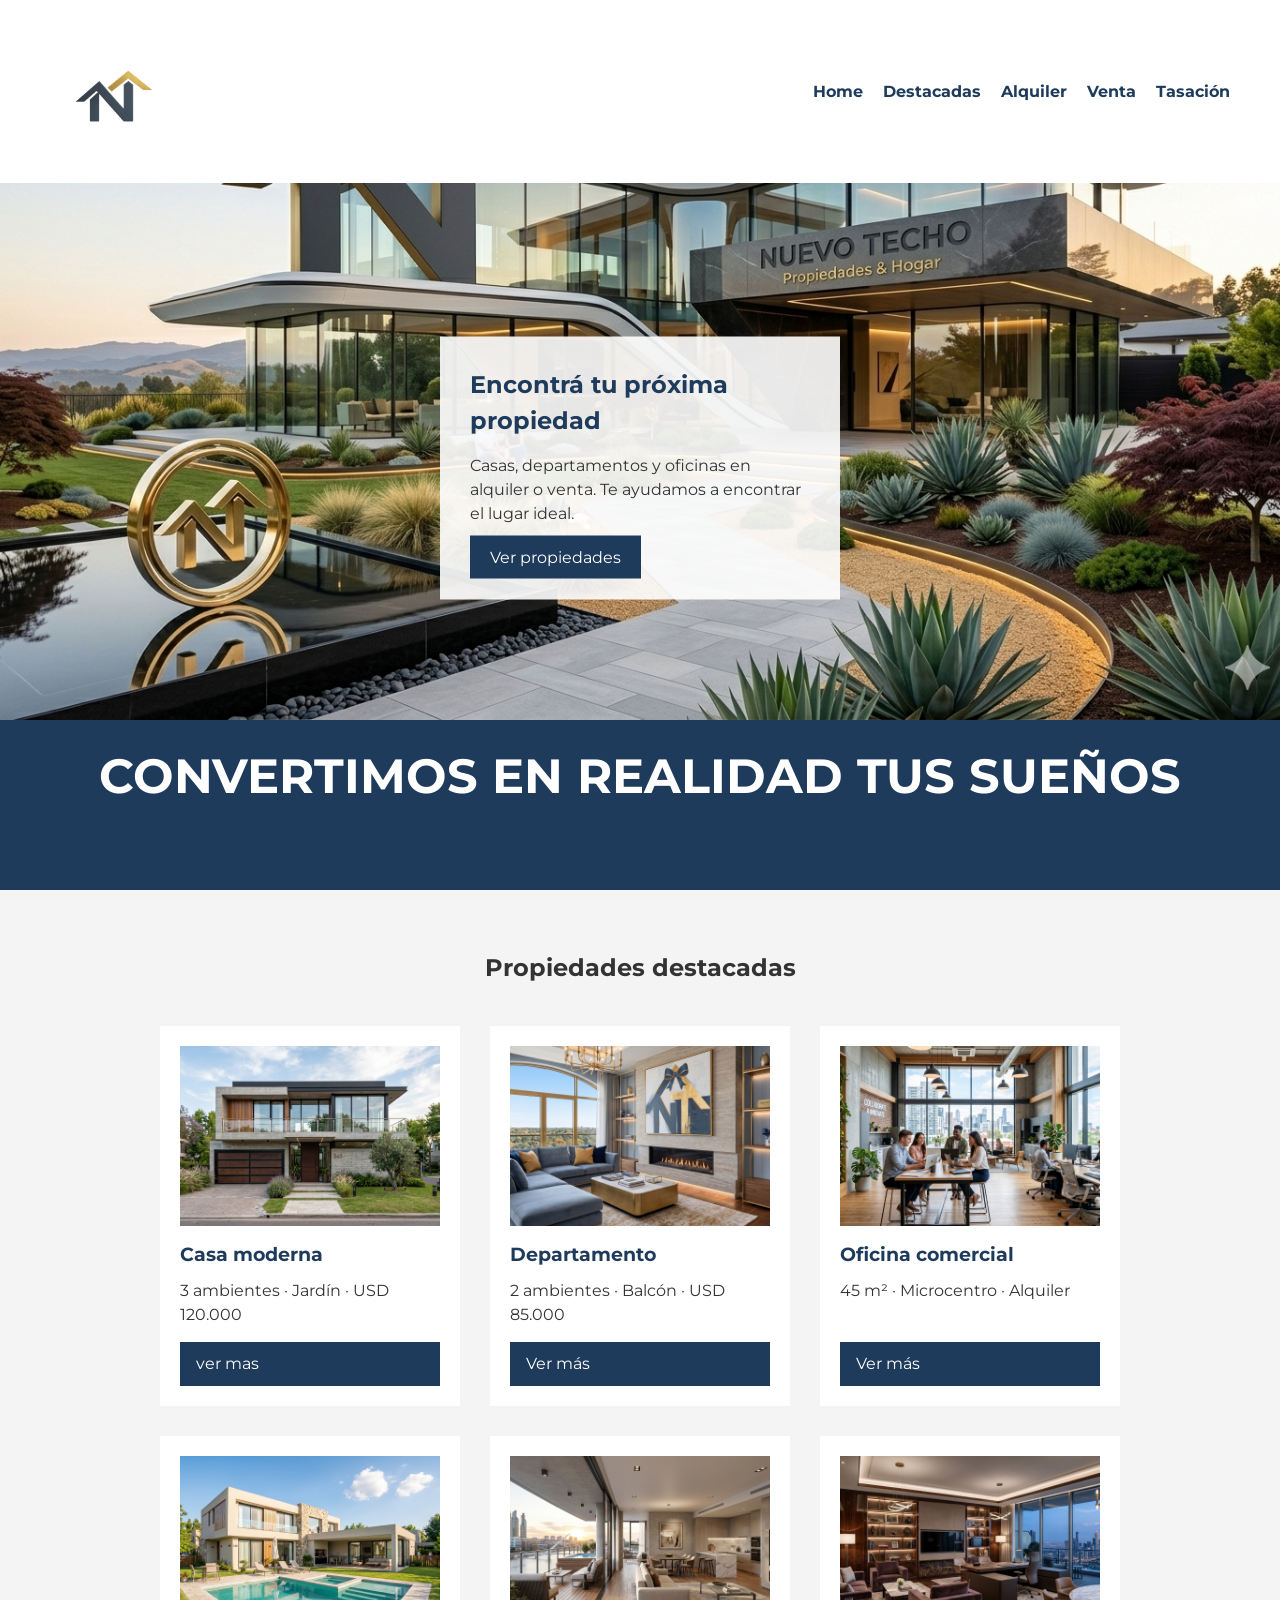
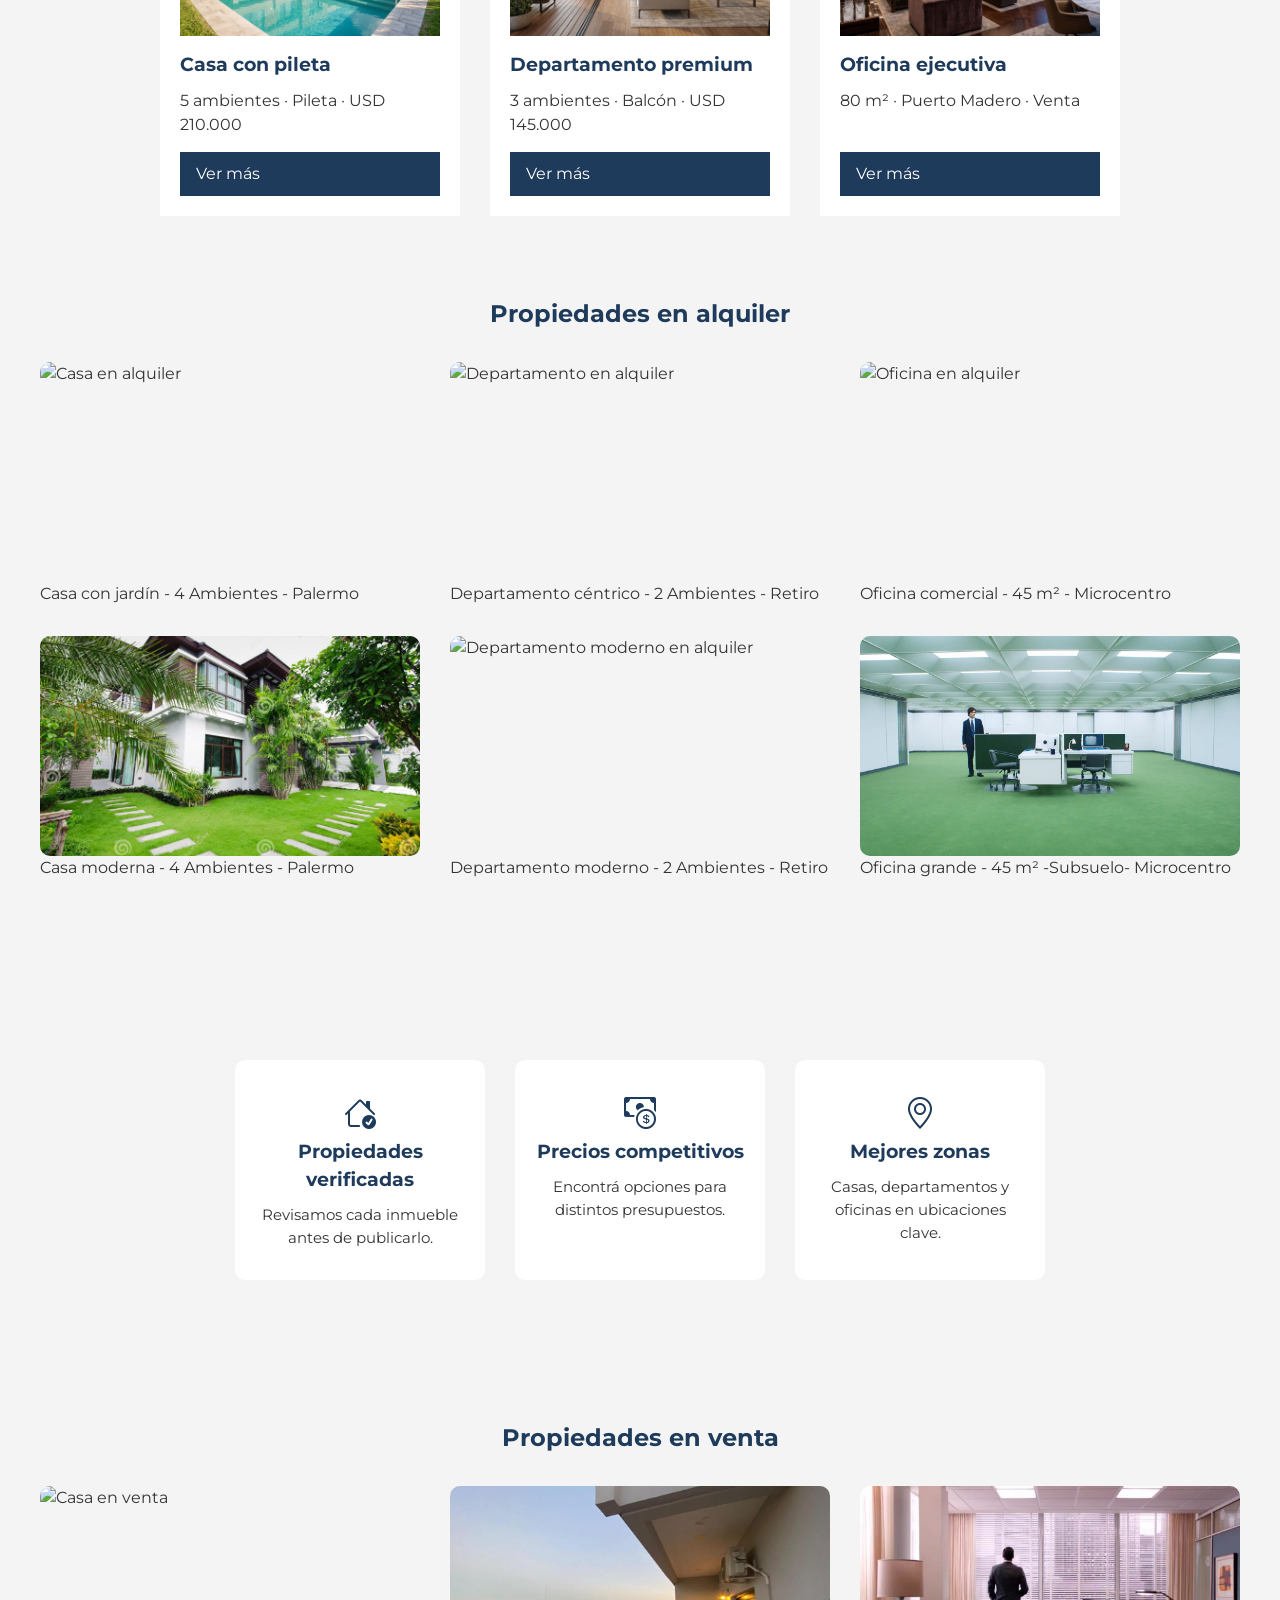
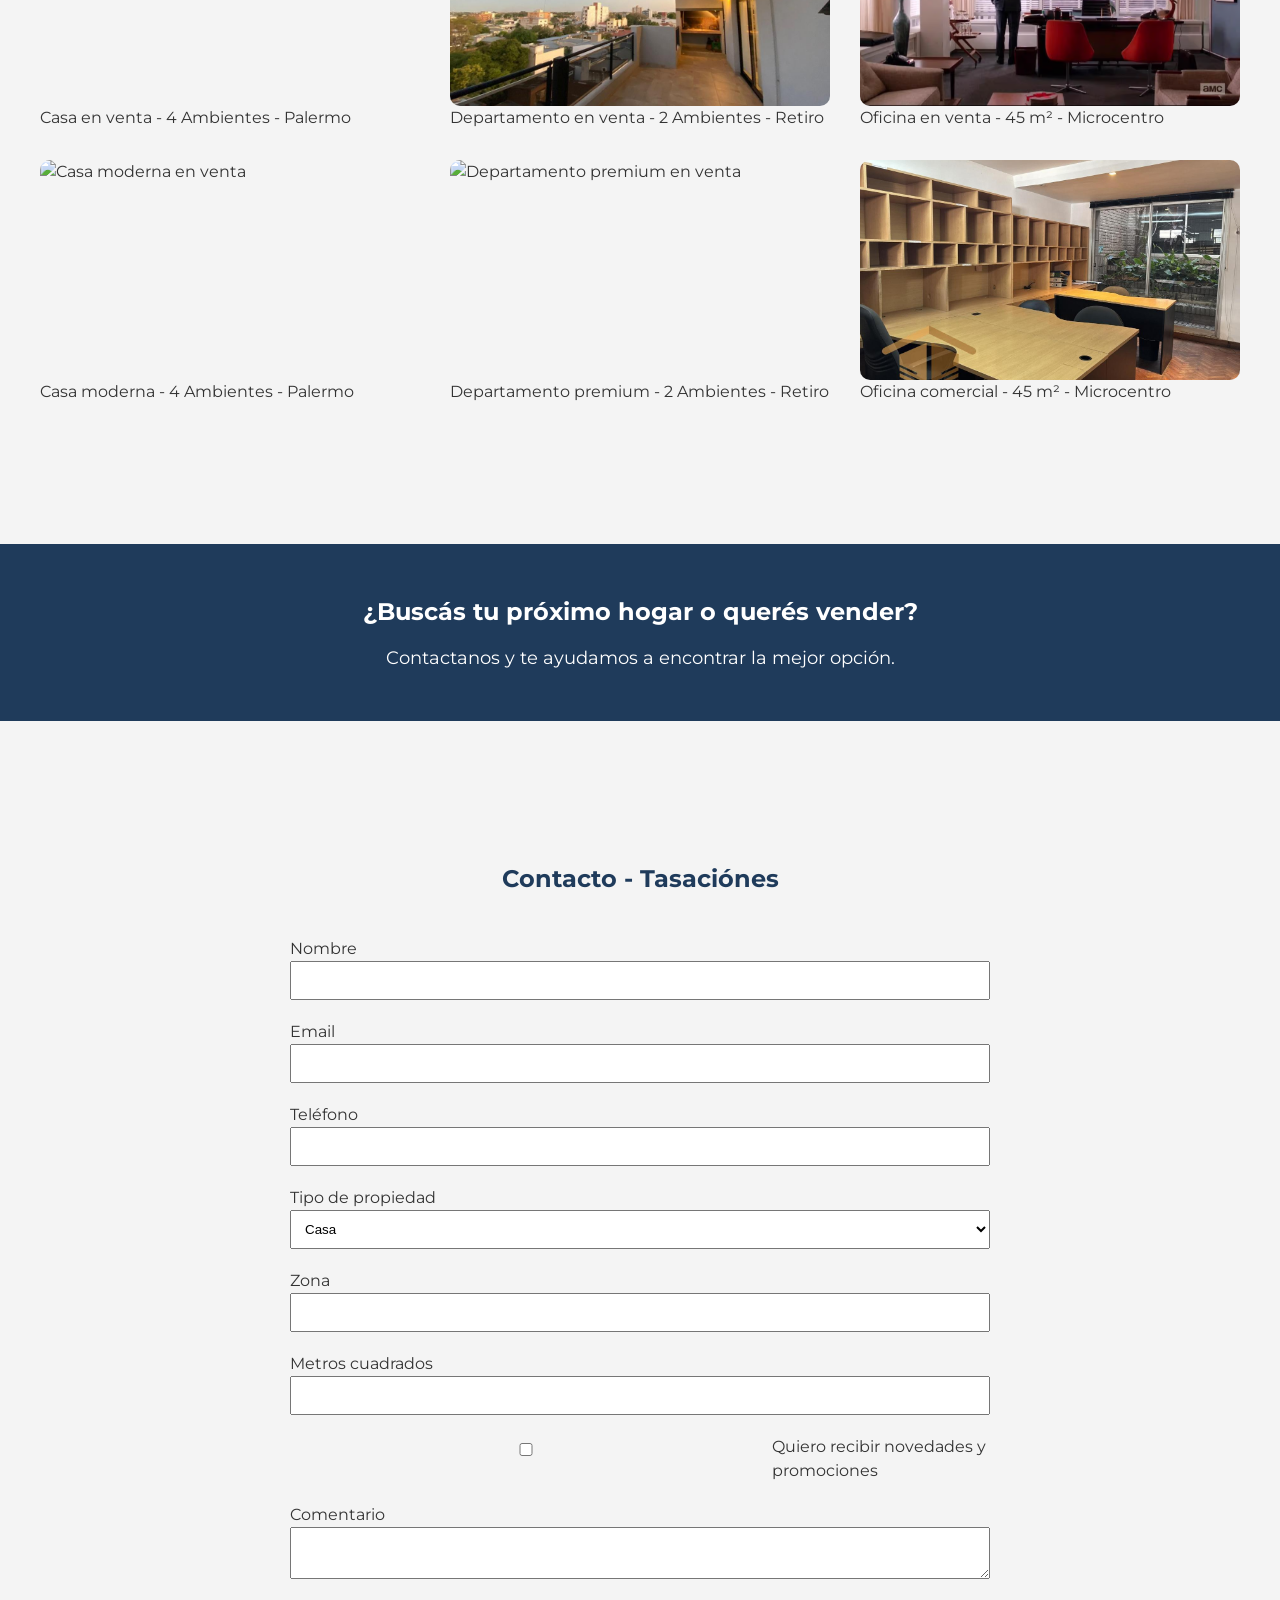
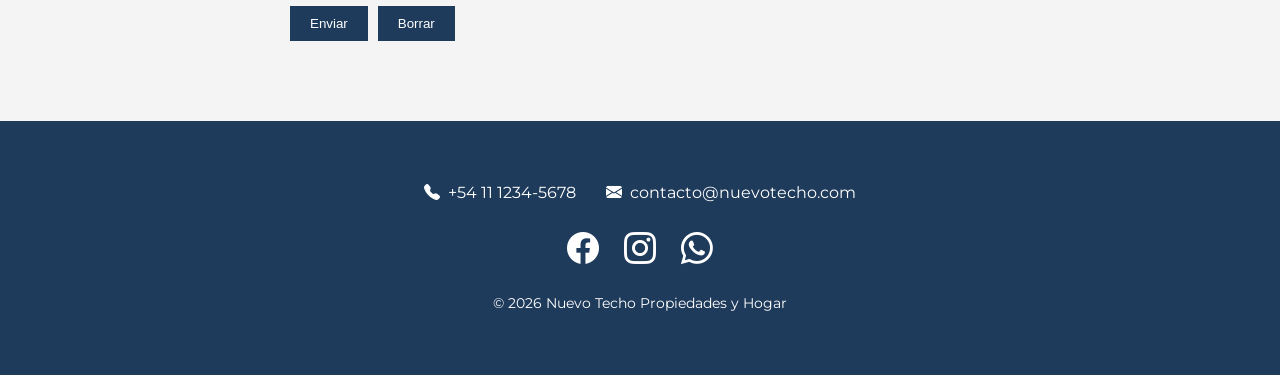
==== index.html @ f423f250 "Muevo archivos a la raiz para GitHub Pages" ====
<!doctype html>
<html lang="es">
  <head>
    <meta charset="UTF-8" />
    <meta name="viewport" content="width=device-width, initial-scale=1.0" />
    <title>Nuevo Techo Propiedades & Hogar</title>
    <!-- Enlace a Bootstrap Icons para usar íconos en el footer -->
    <link
      rel="stylesheet"
      href="https://cdn.jsdelivr.net/npm/bootstrap-icons@1.11.3/font/bootstrap-icons.min.css"
    />
    <!--enlace a fuentes de Google Fonts-->
    <link rel="preconnect" href="https://fonts.googleapis.com" />
    <link rel="preconnect" href="https://fonts.gstatic.com" crossorigin />
    <link
      href="https://fonts.googleapis.com/css2?family=Montserrat:wght@400;700&display=swap"
      rel="stylesheet"
    />
    <link rel="stylesheet" href="css/style.css" />
    <script src="js/script.js"></script><!--enlace a nuestro archivo de JavaScript para el menú responsive-->
  </head>
  
  <body>
    <!-- Header con logo y menú de navegación -->
    <header>
      <a href="#home" class="logo">
        <img src="img/NT/NT_T_simple.png" alt="Logo Nuevo Techo" />
      </a>
      <button class="menu-toggle" id="menu-toggle">☰</button>
      <nav id="menu">
        <ul>
          <li><a href="#home">Home</a></li>
          <li><a href="#propiedades">Destacadas</a></li>
          <li><a href="#alquiler">Alquiler</a></li>
          <li><a href="#venta">Venta</a></li>
          <li><a href="#tasacion">Tasación</a></li>
        </ul>
      </nav>
    </header>

    <main>
      <!-- Sección Home con imagen principal y presentación -->
      <section id="home">
        <img
          src="img/NT/nuevo techo prop y hogar.png"
          alt="Casa principal"
        />

        <div class="contenido-home">
          <h2>Encontrá tu próxima propiedad</h2>
          <p>
            Casas, departamentos y oficinas en alquiler o venta. Te ayudamos a
            encontrar el lugar ideal.
          </p>

          <a href="#propiedades">Ver propiedades</a>
        </div>
      </section>
      <section class="eslogan"><div ><p>CONVERTIMOS EN REALIDAD TUS SUEÑOS</p></div></section>
      <!-- Sección de propiedades destacadas con cards -->
      <section id="propiedades">
        <h2>Propiedades destacadas</h2>
<!--propiedad 1 -->
        <div class="contenedor-cards">
          <article class="card">
            <img src="img/destacadas/casa.jpeg" alt="Casa moderna" />
            <h3>Casa moderna</h3>
            <p>3 ambientes · Jardín · USD 120.000</p>
            <a href="#tasacion">ver mas</a>
          </article>
<!--propiedad 2 -->
          <article class="card">
            <img
              src="img/destacadas/departamento centrico.jpeg"
              alt="Departamento céntrico"
            />
            <h3>Departamento</h3>
            <p>2 ambientes · Balcón · USD 85.000</p>
            <a href="#tasacion">Ver más</a>
          </article>
<!--propiedad 3-->
          <article class="card">
            <img src="img/destacadas/oficina.jpeg" alt="Oficina comercial" />
            <h3>Oficina comercial</h3>
            <p>45 m² · Microcentro · Alquiler</p>
            <a href="#tasacion">Ver más</a>
          </article>
<!--propiedad 4-->
          <article class="card">
            <img src="img/destacadas/casa_con_pileta.jpeg" alt="Casa con pileta" />
            <h3>Casa con pileta</h3>
            <p>5 ambientes · Pileta · USD 210.000</p>
            <a href="#tasacion">Ver más</a>
          </article>
<!--propiedad 5-->
          <article class="card">
            <img
              src="img/destacadas/depto_premium.jpeg"
              alt="Departamento premium"/>
            <h3>Departamento premium</h3> 
            <p>3 ambientes · Balcón · USD 145.000</p>
            <a href="#tasacion">Ver más</a>
          </article>
<!--propiedad 6-->
          <article class="card">
            <img src="img/destacadas/oficina_ejecutiva.jpeg" alt="Casa con pileta" />
            <h3>Oficina ejecutiva</h3>
            <p>80 m² · Puerto Madero · Venta</p>
            <a href="#tasacion">Ver más</a>
          </article>
        </div>
      </section>

      <!-- Galería de propiedades en alquiler -->
      <section id="alquiler">
        <h2>Propiedades en alquiler</h2>

        <div class="contenedor-galeria">
          <div class="item-galeria">
            <img src="img/alquiler/casa_jardin.png" alt="Casa en alquiler" />
            <p>Casa con jardín - 4 Ambientes - Palermo</p>
          </div>
          <div class="item-galeria">
            <img src="img/alquiler/dpto.png" alt="Departamento en alquiler" />
            <p>Departamento céntrico - 2 Ambientes - Retiro</p>
          </div>
          <div class="item-galeria">
            <img src="img/alquiler/oficina.png" alt="Oficina en alquiler" />
            <p>Oficina comercial - 45 m² - Microcentro</p>
          </div>
          <div class="item-galeria">
            <img
              src="img/alquiler/casa-moderna-con-jardin.jpg"
              alt="Casa con jardín en alquiler"
            />
            <p>Casa moderna - 4 Ambientes - Palermo</p>
          </div>
          <div class="item-galeria">
            <img
              src="img/alquiler/depto_moderno.png"
              alt="Departamento moderno en alquiler"
            />
            <p>Departamento moderno - 2 Ambientes - Retiro</p>
          </div>
          <div class="item-galeria">
            <img
              src="img/alquiler/oficina_grande.png"
            alt="Oficina grande en alquiler"
          />
        <p>Oficina grande - 45 m² -Subsuelo- Microcentro</p></div>
      </section>
<section class="beneficios">
  <div class="beneficio">
    <i class="bi bi-house-check"></i>
    <h3>Propiedades verificadas</h3>
    <p>Revisamos cada inmueble antes de publicarlo.</p>
  </div>

  <div class="beneficio">
    <i class="bi bi-cash-coin"></i>
    <h3>Precios competitivos</h3>
    <p>Encontrá opciones para distintos presupuestos.</p>
  </div>

  <div class="beneficio">
    <i class="bi bi-geo-alt"></i>
    <h3>Mejores zonas</h3>
    <p>Casas, departamentos y oficinas en ubicaciones clave.</p>
  </div>
</section>
      <!-- Galería de propiedades en venta -->
      <section id="venta">
        <h2>Propiedades en venta</h2>

        <div class="contenedor-galeria">
          <div class="item-galeria">
            <img src="img/venta/casa.png" alt="Casa en venta" />
            <p>Casa en venta - 4 Ambientes - Palermo</p>
          </div>
          <div class="item-galeria">
            <img src="img/venta/dto.jpg" alt="Departamento en venta" />
            <p>Departamento en venta - 2 Ambientes - Retiro</p>
          </div>
          <div class="item-galeria">
            <img src="img/venta/oficina.png" alt="Oficina en venta" />
            <p>Oficina en venta - 45 m² - Microcentro</p>
          </div>
          <div class="item-galeria">
            <img src="img/venta/casa_moderna.png" alt="Casa moderna en venta" />
            <p>Casa moderna - 4 Ambientes - Palermo</p>
          </div>
          <div class="item-galeria">
            <img
              src="img/venta/depto_lujoso.png"alt="Departamento premium en venta"/><p>Departamento premium - 2 Ambientes - Retiro</p>
          </div>
          <div class="item-galeria">
            <img
              src="img/venta/oficina_comercial.png"
              alt="Oficina comercial en venta" 
            />
            <p>Oficina comercial - 45 m² - Microcentro</p>
          </div>
        </div>
      </section>
<section class="frase-final">
  <h2>¿Buscás tu próximo hogar o querés vender?</h2>
  <p>Contactanos y te ayudamos a encontrar la mejor opción.</p>
</section>
      <!-- Formulario de tasación, obligatorio en el TP -->
      <section id="tasacion">
        <h2>Contacto - Tasaciónes</h2>

        <form>
          <label for="nombre">Nombre</label>
          <input type="text" id="nombre" name="nombre" required />

          <label for="email">Email</label>
          <input type="email" id="email" name="email" required />

          <label for="telefono">Teléfono</label>
          <input type="tel" id="telefono" name="telefono" />

          <label for="tipo">Tipo de propiedad</label>
          <select id="tipo" name="tipo">
            <option>Casa</option>
            <option>Departamento</option>
            <option>Oficina</option>
          </select>

          <label for="zona">Zona</label>
          <input type="text" id="zona" name="zona" />

          <label for="metros">Metros cuadrados</label>
          <input type="number" id="metros" name="metros" />

          <div class="checkbox">
            <input type="checkbox" id="acepta" />
            <label for="acepta">Quiero recibir novedades y promociones</label>
          </div>

          <label for="mensaje">Comentario</label>
          <textarea id="mensaje" name="mensaje"></textarea>

          <div class="botones-formulario">
            <button type="submit">Enviar</button>
            <button type="reset">Borrar</button>
          </div>
        </form>
      </section>
    </main>

    <!-- Footer con datos de contacto -->
    <footer>
      <footer>
  <div class="info-footer">
    <!-- Teléfono: al hacer click intenta llamar -->
    <p>
      <a href="tel:+541112345678">
        <i class="bi bi-telephone-fill"></i> +54 11 1234-5678
      </a>
    </p>

    <!-- Email: al hacer click abre el programa de correo -->
    <p>
      <a href="mailto:contacto@nuevotecho.com">
        <i class="bi bi-envelope-fill"></i> contacto@nuevotecho.com
      </a>
    </p>
  </div>

  <div class="redes-sociales">
    <a href="img/redes/facebook.jpeg" target="_blank">
      <i class="bi bi-facebook"></i>
    </a>

    <a href="img/redes/instagram.jpeg" target="_blank">
      <i class="bi bi-instagram"></i>
    </a>

    <a href="https://www.whatsapp.com/?lang=es" target="_blank">
      <i class="bi bi-whatsapp"></i>
    </a>
  </div>

  <p class="copyright">© 2026 Nuevo Techo Propiedades y Hogar</p>
</footer>
    </footer>
  </body>
</html>
---- css/style.css ----
/* Importa los estilos de cada sección */
@import url("./header.css");
@import url("./home.css");
@import url("./cards.css");
@import url("./galeria.css");
@import url("./contacto.css");
@import url("./footer.css");
/*Reset de estilos para evitar inconsistencias entre navegadores*/
* {
    margin: 0;
    padding: 0;
    box-sizing: border-box;
}
/* Variables de colores y estilos para mantener la coherencia en el diseño */
:root {
    --azul: #1f3b5b;
    --gris: #f4f4f4;
    --texto: #333;
    --radio: 15px;/* Radio de bordes para botones y tarjetas */
}
/* Estilos generales para el cuerpo del documento, aplicando la fuente, colores y espaciado */
body {
    font-family: "Montserrat", sans-serif;
    background-color: var(--gris);
    color: var(--texto);
    line-height: 1.5;

}
/* Estilos para las imágenes, asegurando que se adapten al contenedor sin distorsionarse */
img {
    max-width: 100%;
    display: block;
}
/* afecta a todos los elementos dentro del main, para darles un poco de espacio y evitar que estén pegados al borde de la pantalla */
main {
    padding-top: 0px; /*espacio entre la imagen y el texto del logo*/
}

#home,
#propiedades,
#alquiler,
#venta,
#tasacion {
  scroll-margin-top: 120px;
}
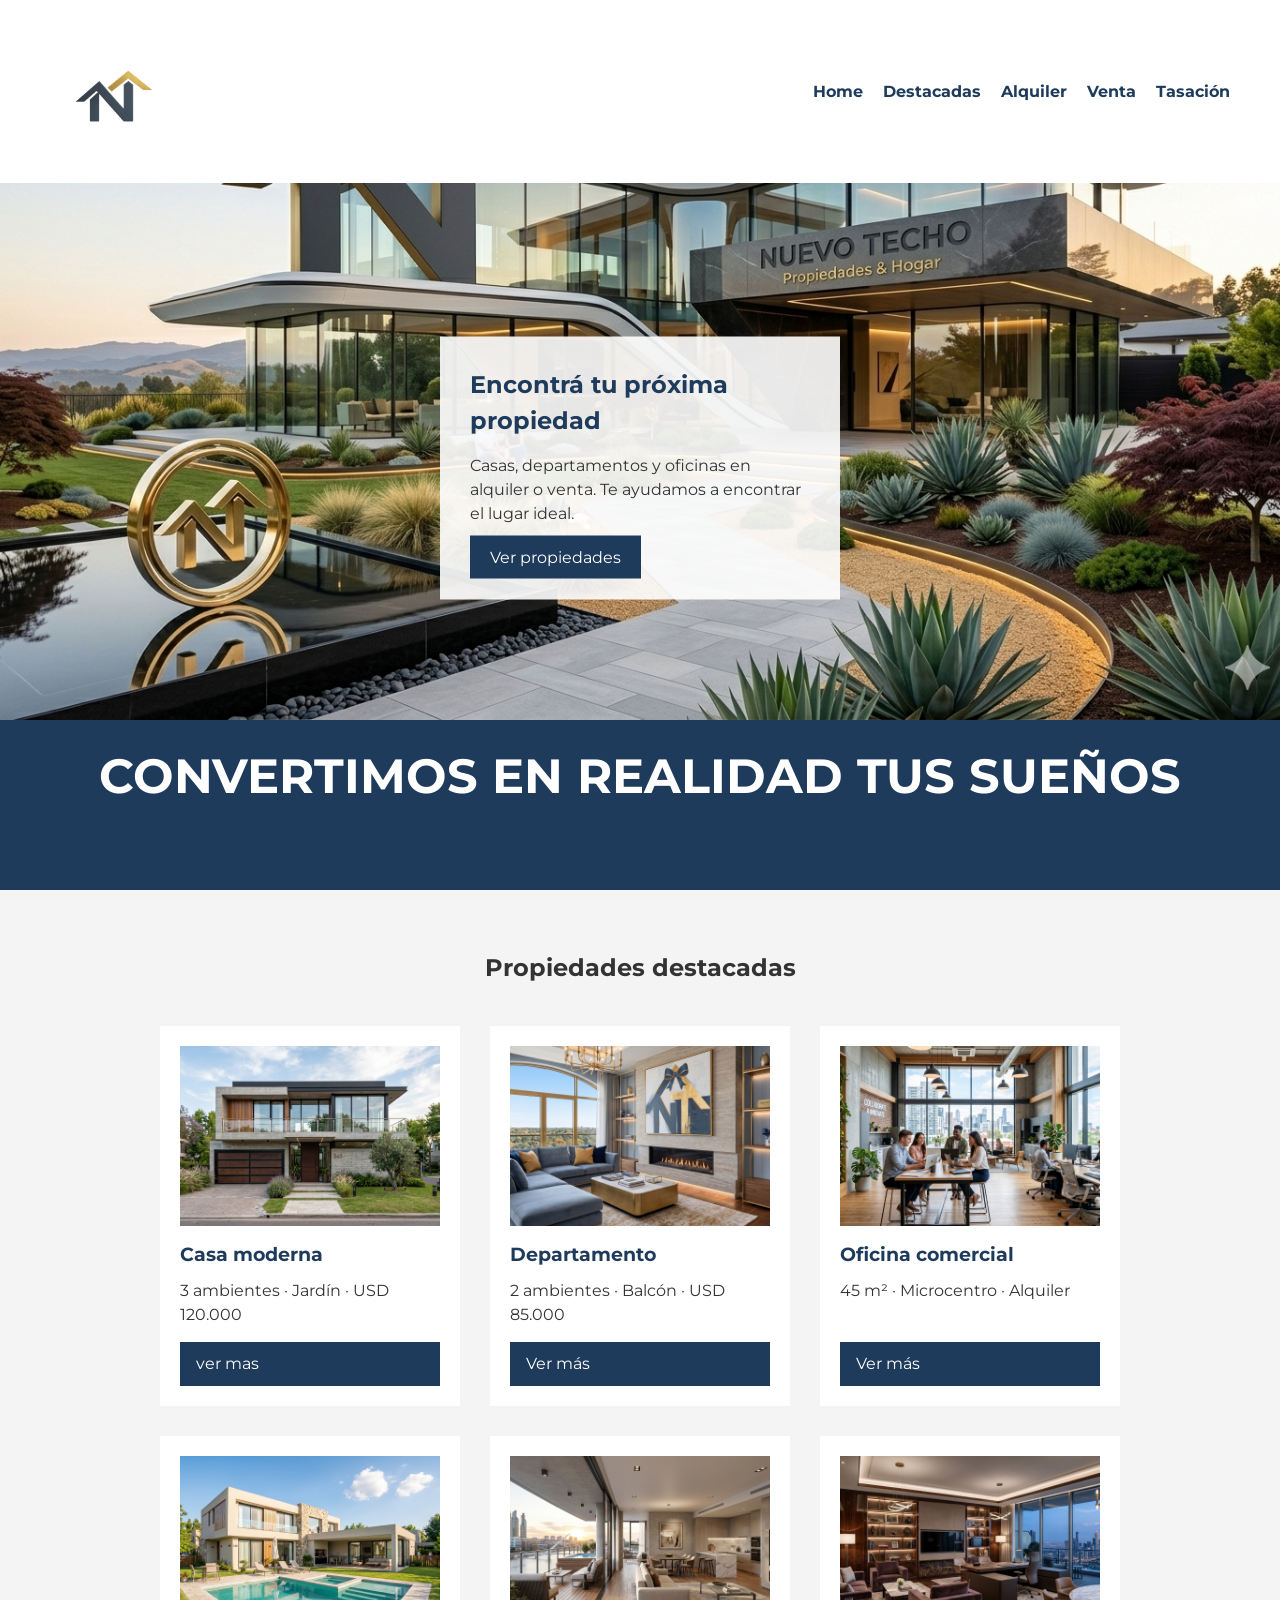
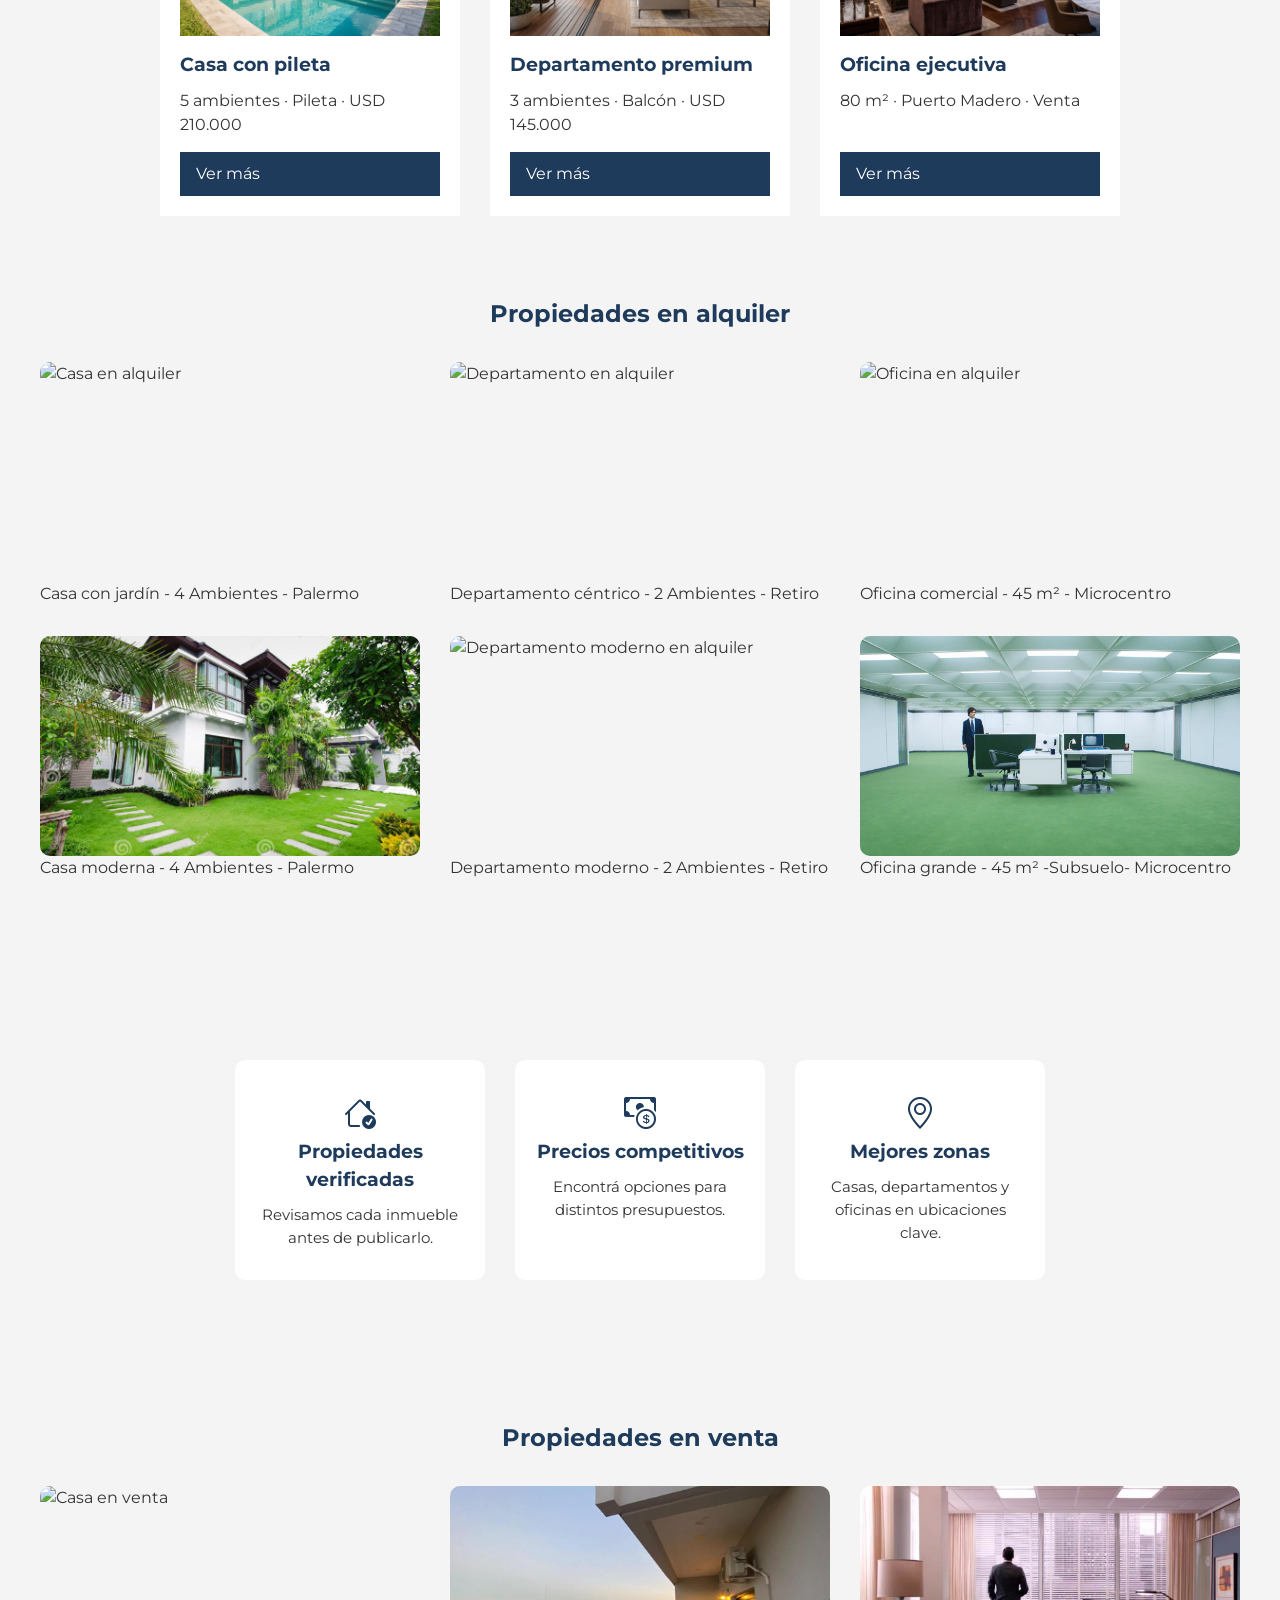
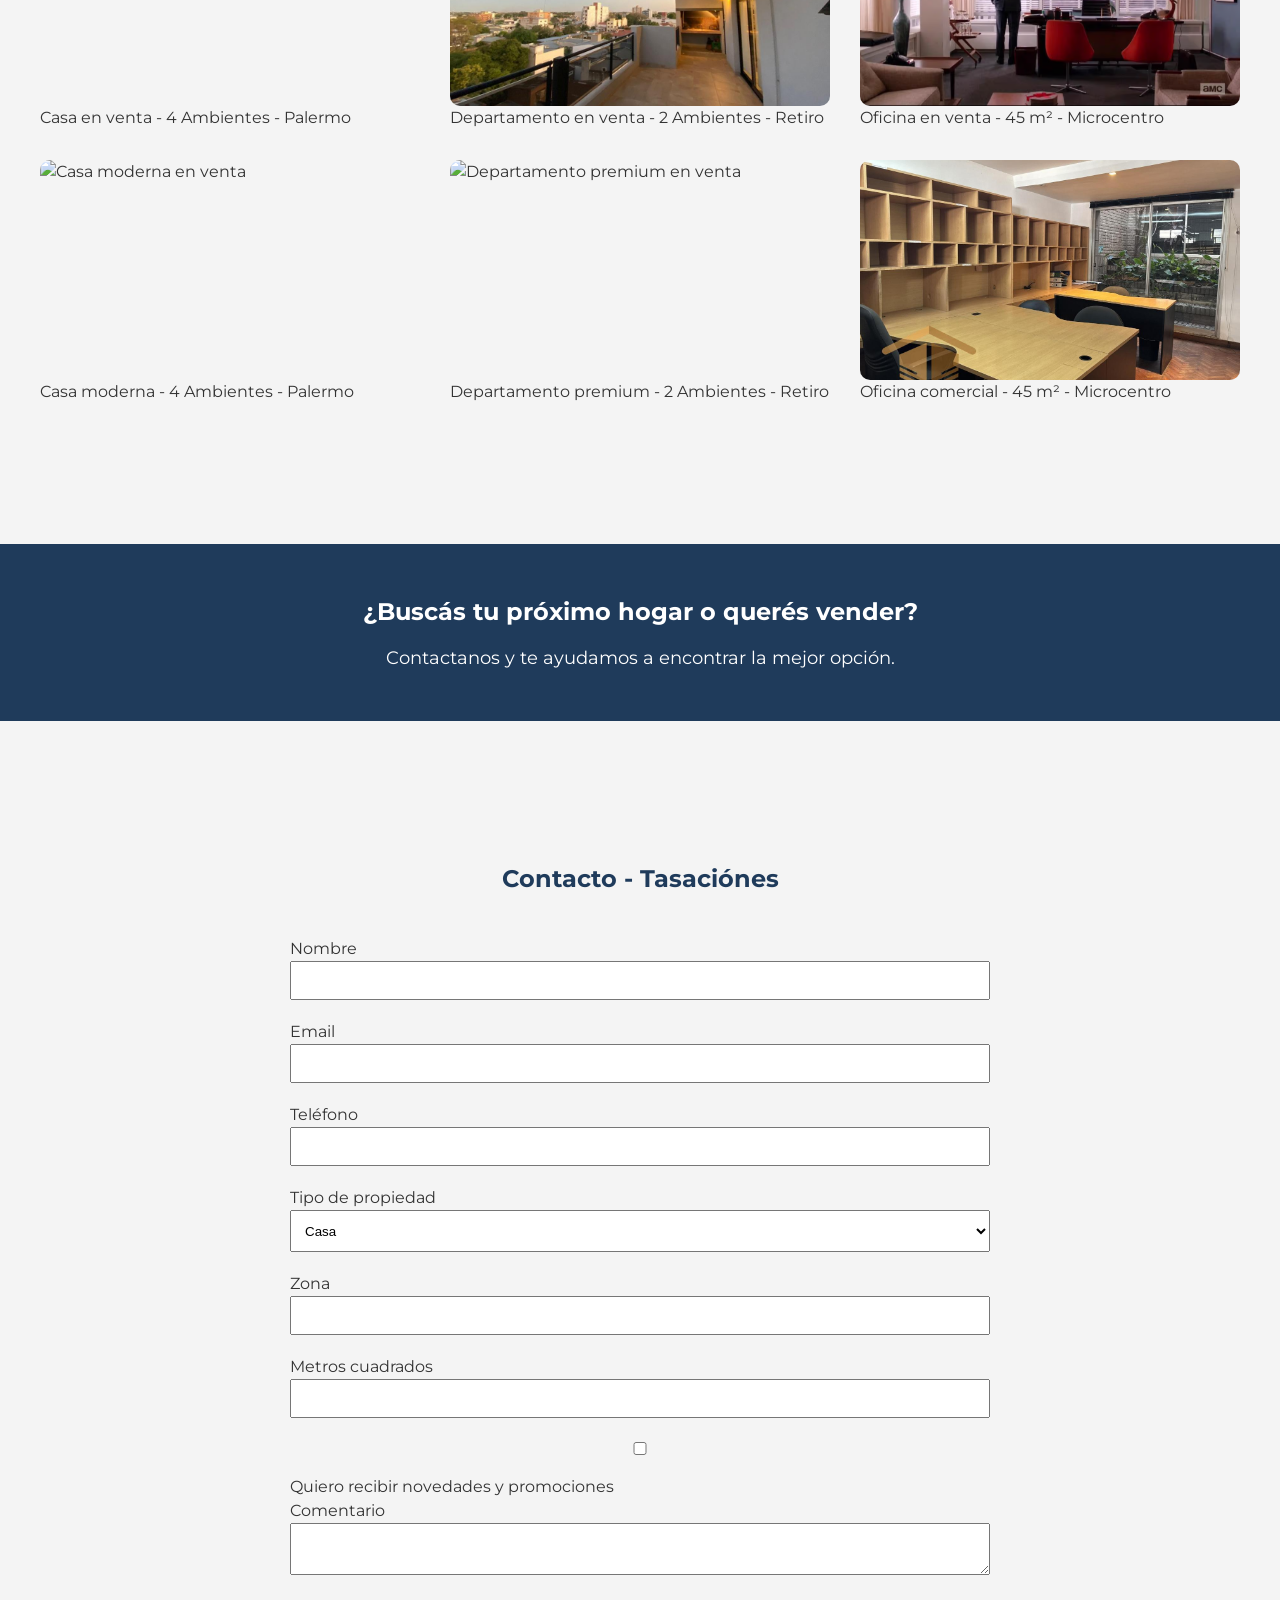
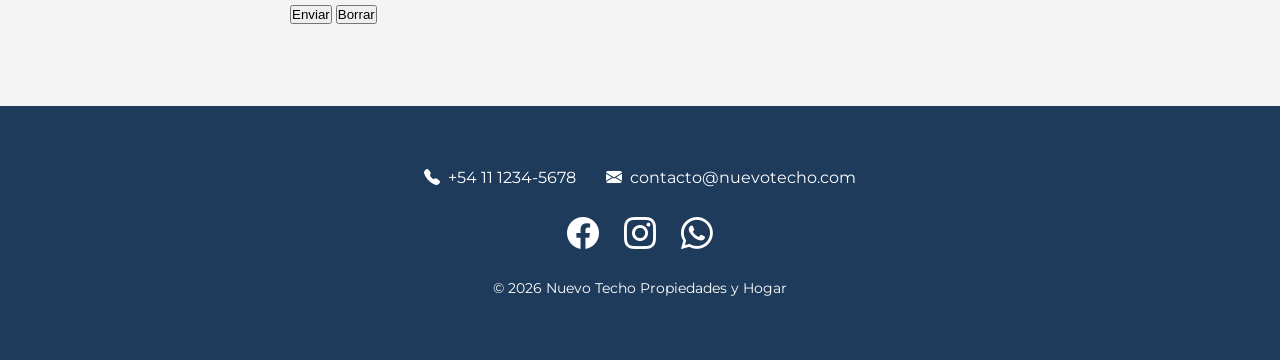
==== commit 7e3510ed: "Actualizo opcion formulario" ====
--- a/index.html
+++ b/index.html
@@ -17,7 +17,7 @@
       rel="stylesheet"
     />
     <link rel="stylesheet" href="css/style.css" />
-    <script src="js/script.js"></script><!--enlace a nuestro archivo de JavaScript para el menú responsive-->
+    <script src="js/script.js" defer></script><!--enlace a nuestro archivo de JavaScript para el menú responsive-->
   </head>
   
   <body>
@@ -225,6 +225,7 @@
             <option>Casa</option>
             <option>Departamento</option>
             <option>Oficina</option>
+            <option>Otro</option>
           </select>
 
           <label for="zona">Zona</label>
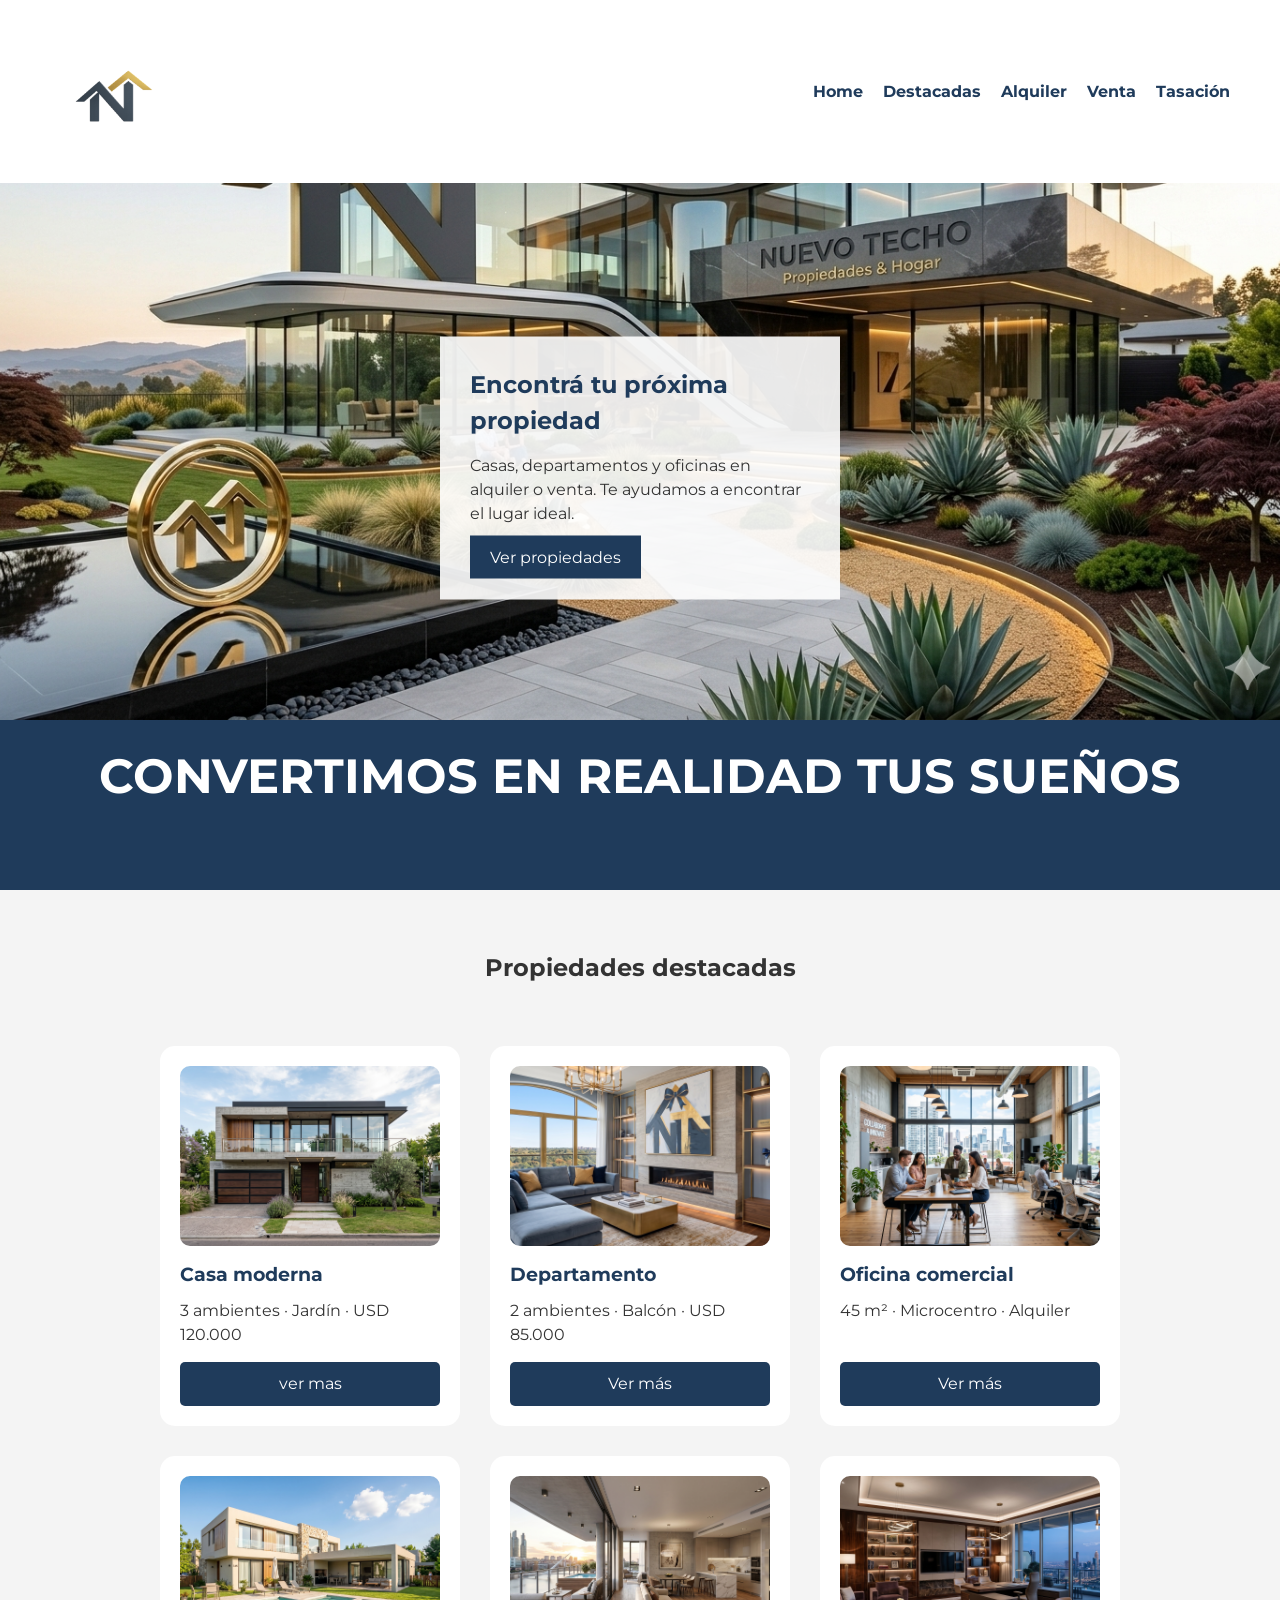
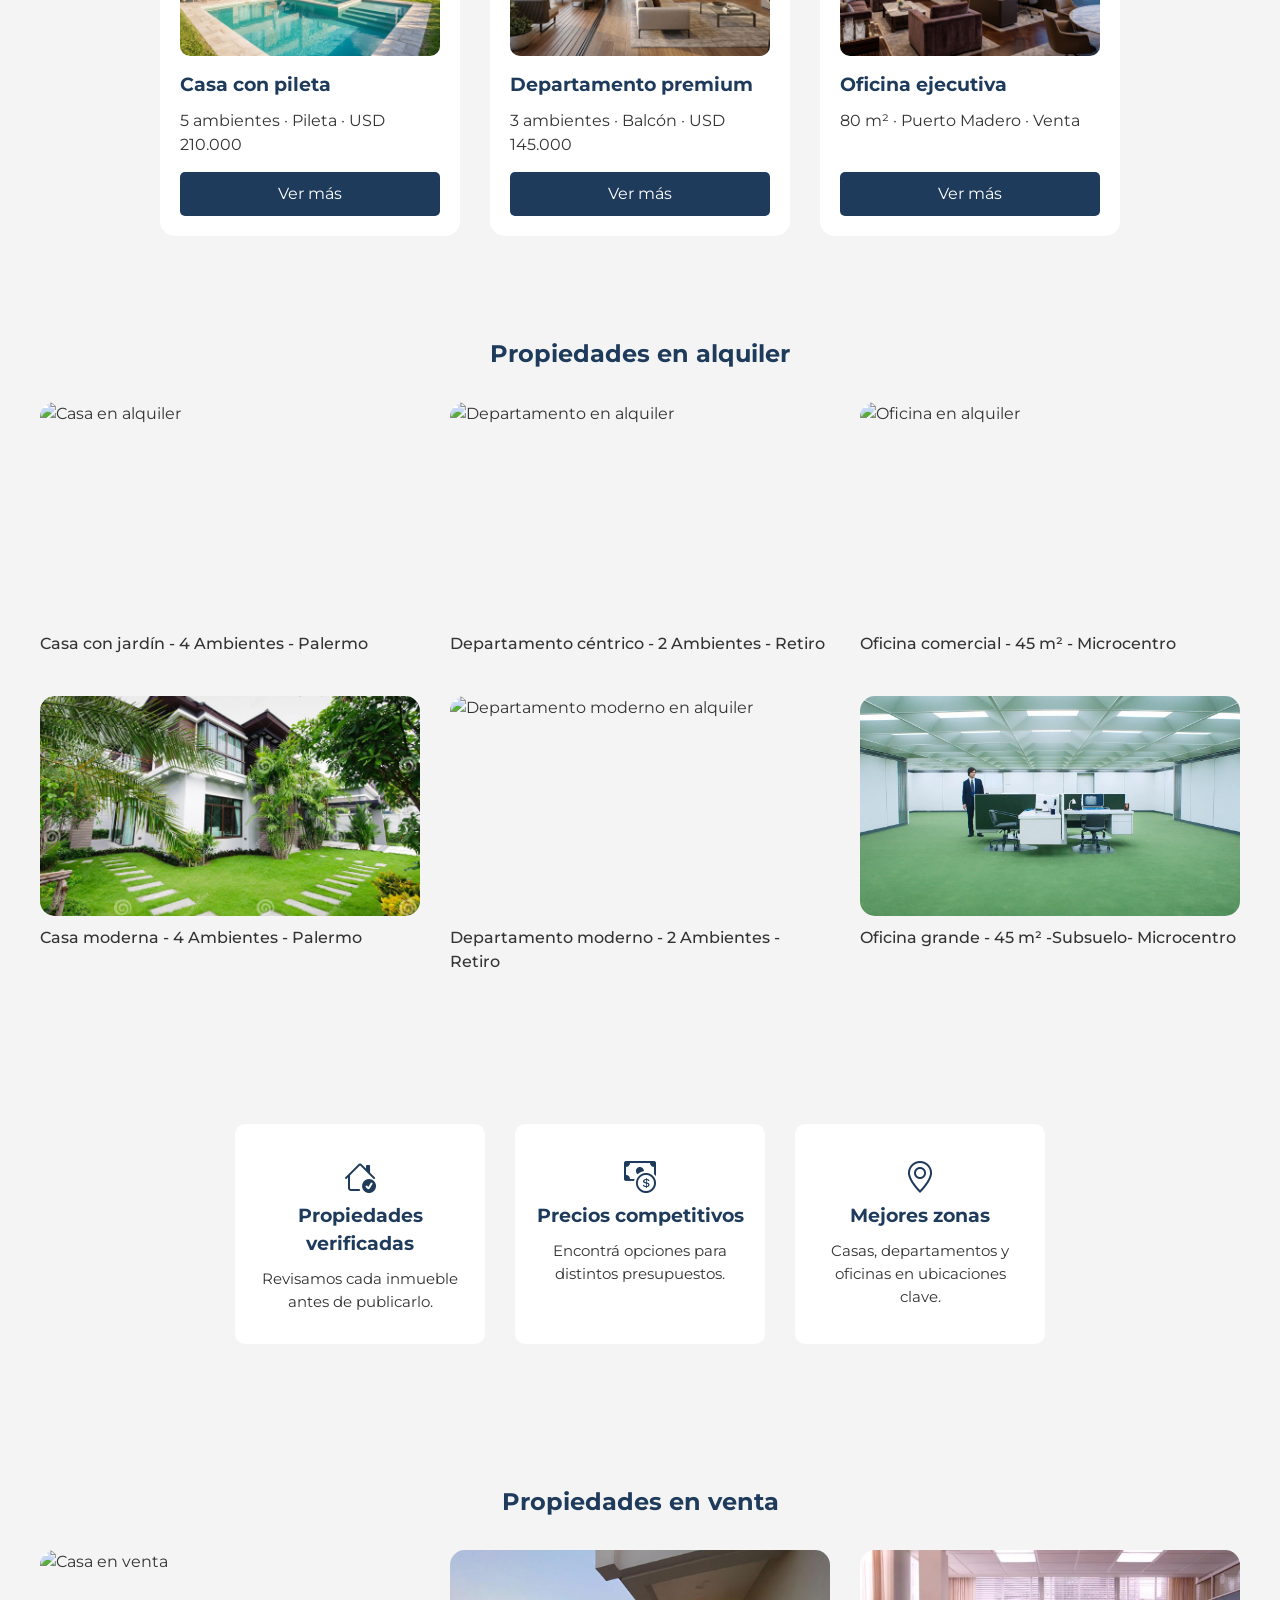
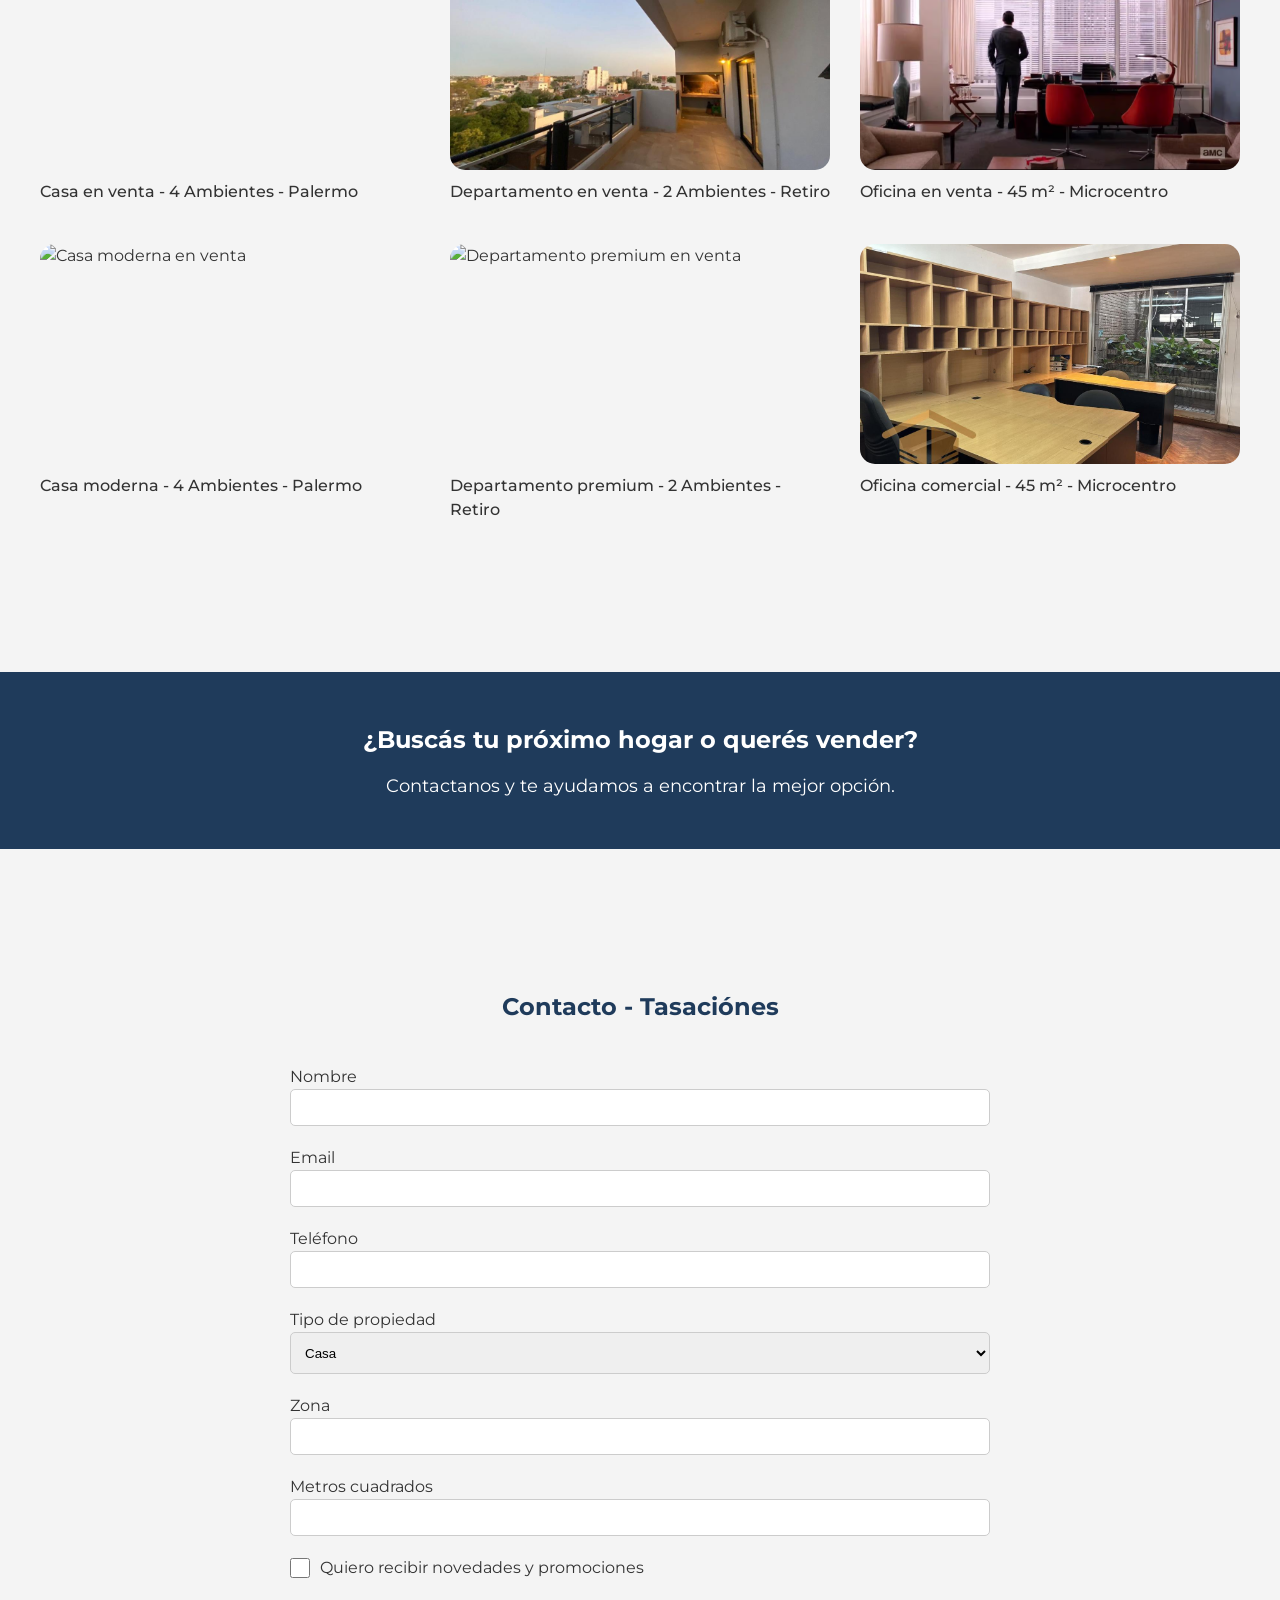
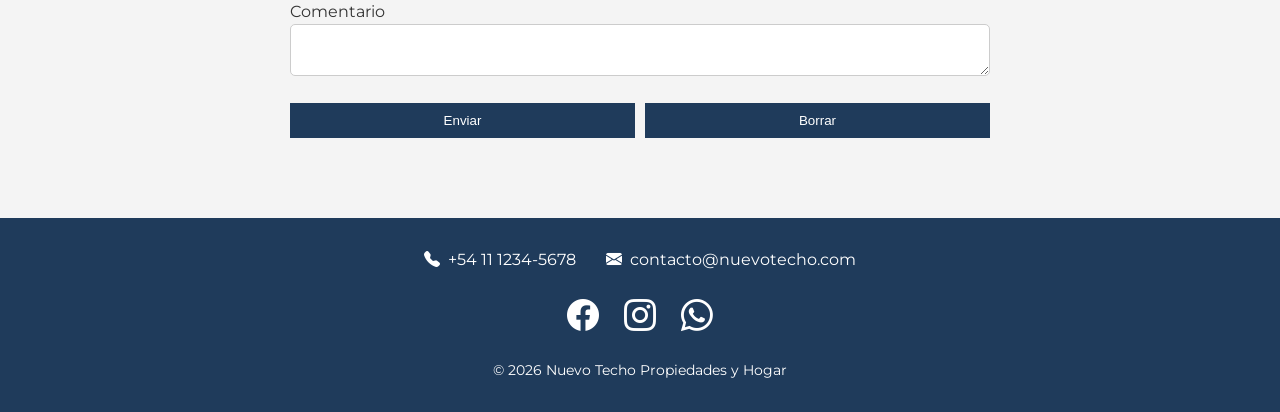
==== commit 59424465: "algunos refinamientos" ====
--- a/index.html
+++ b/index.html
@@ -252,7 +252,7 @@
 
     <!-- Footer con datos de contacto -->
     <footer>
-      <footer>
+     
   <div class="info-footer">
     <!-- Teléfono: al hacer click intenta llamar -->
     <p>
@@ -285,6 +285,5 @@
 
   <p class="copyright">© 2026 Nuevo Techo Propiedades y Hogar</p>
 </footer>
-    </footer>
-  </body>
+     </body>
 </html>
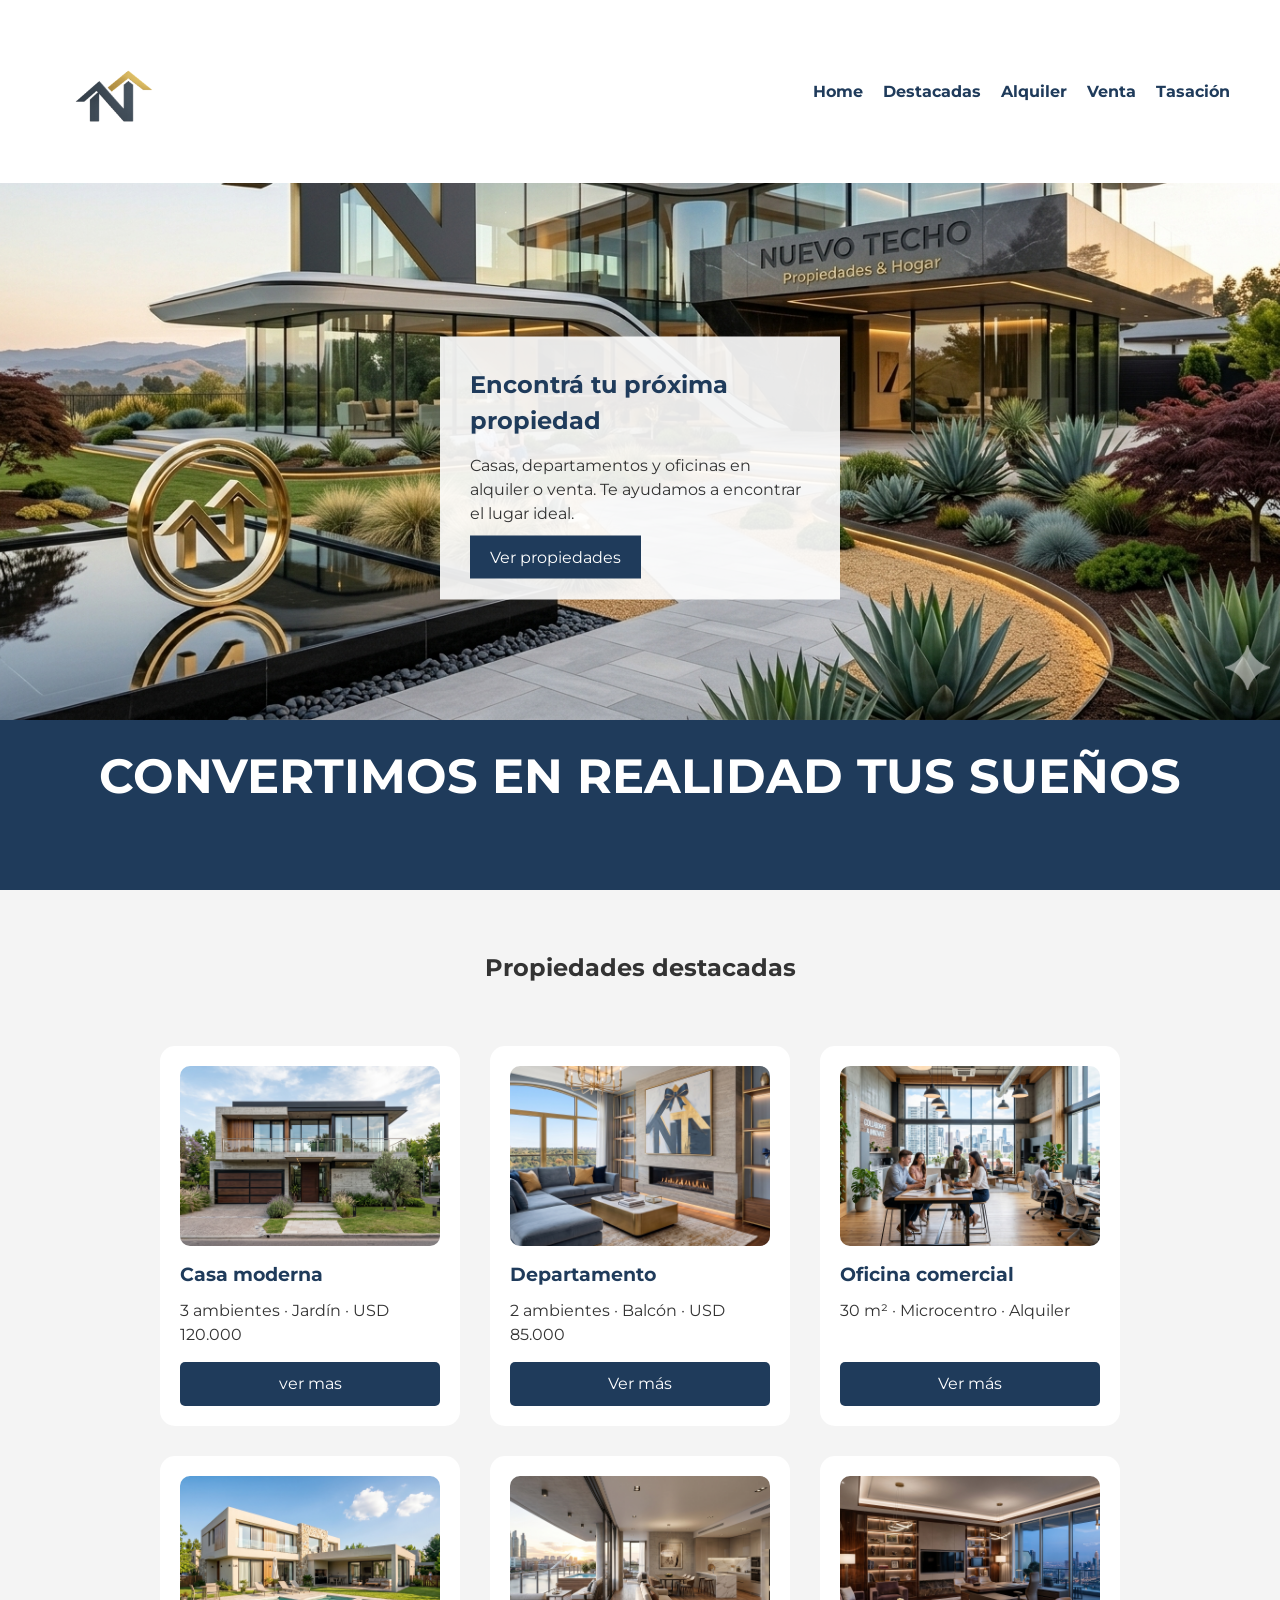
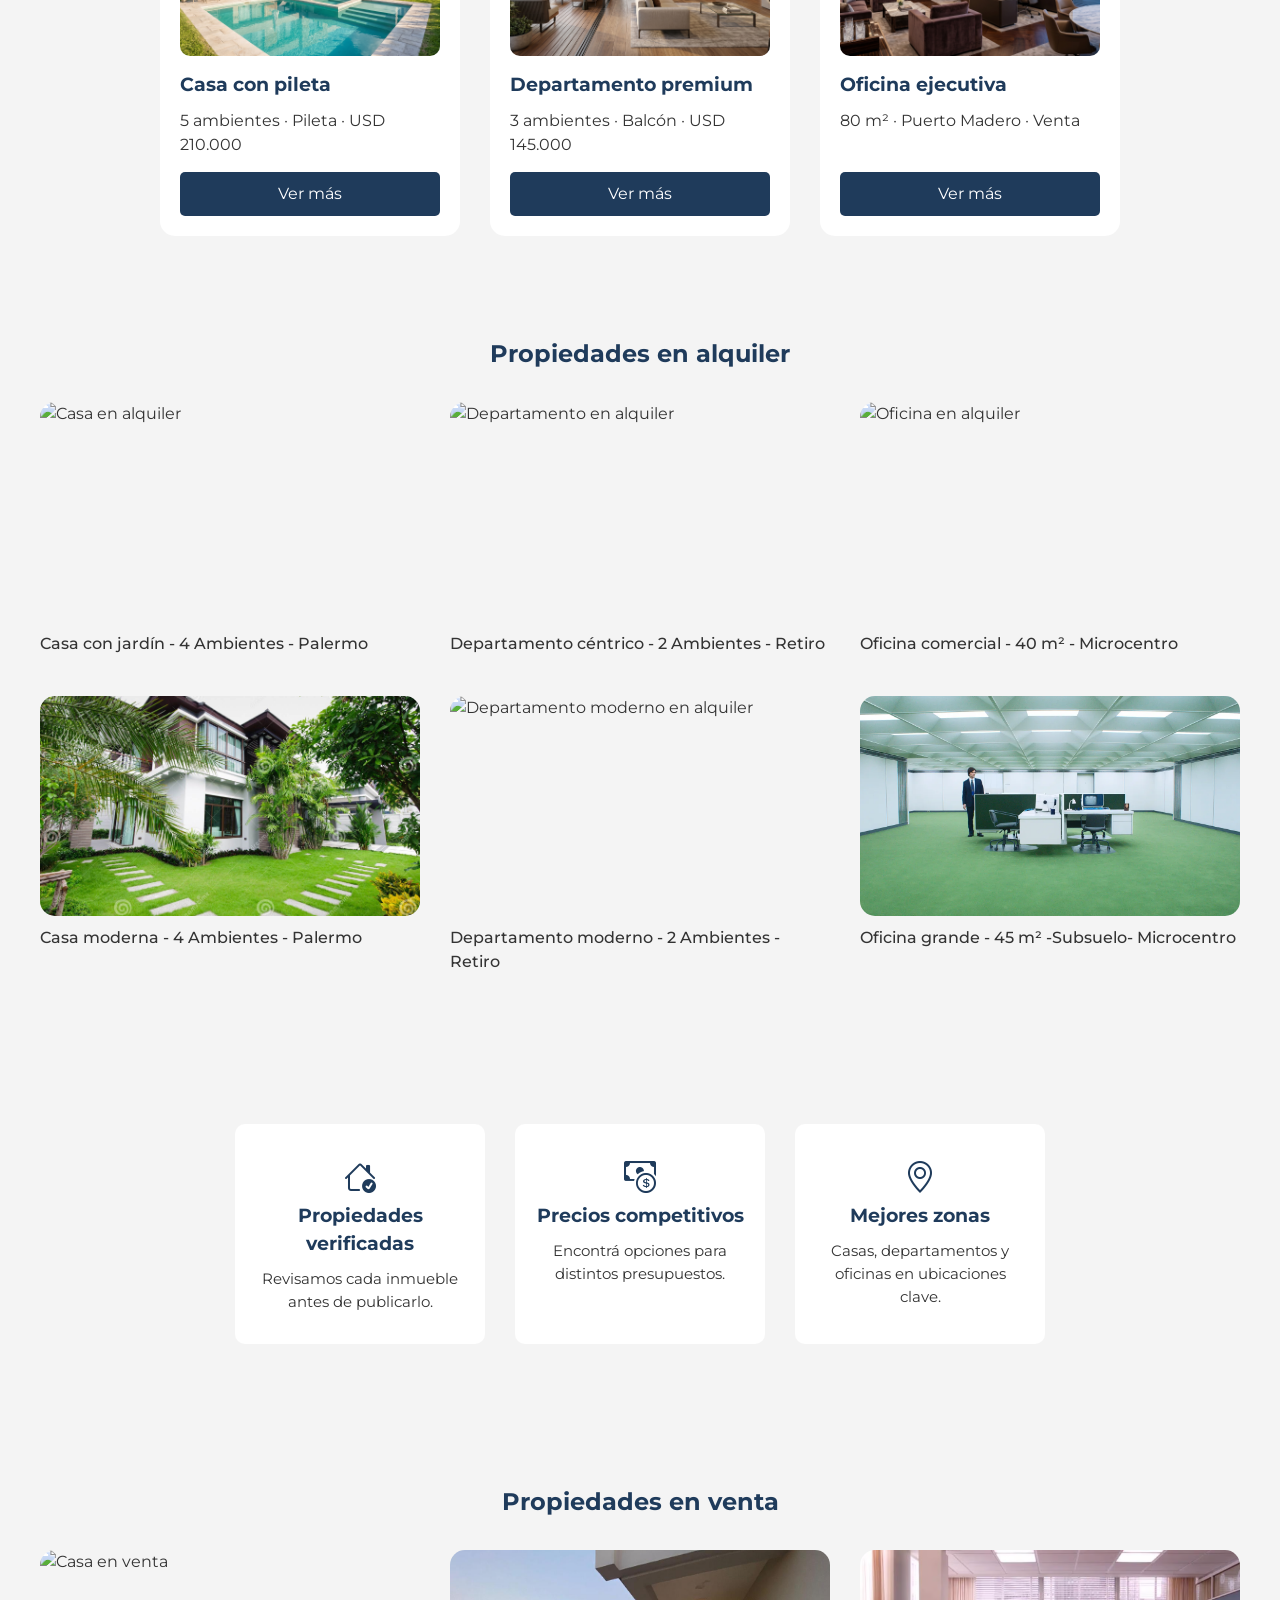
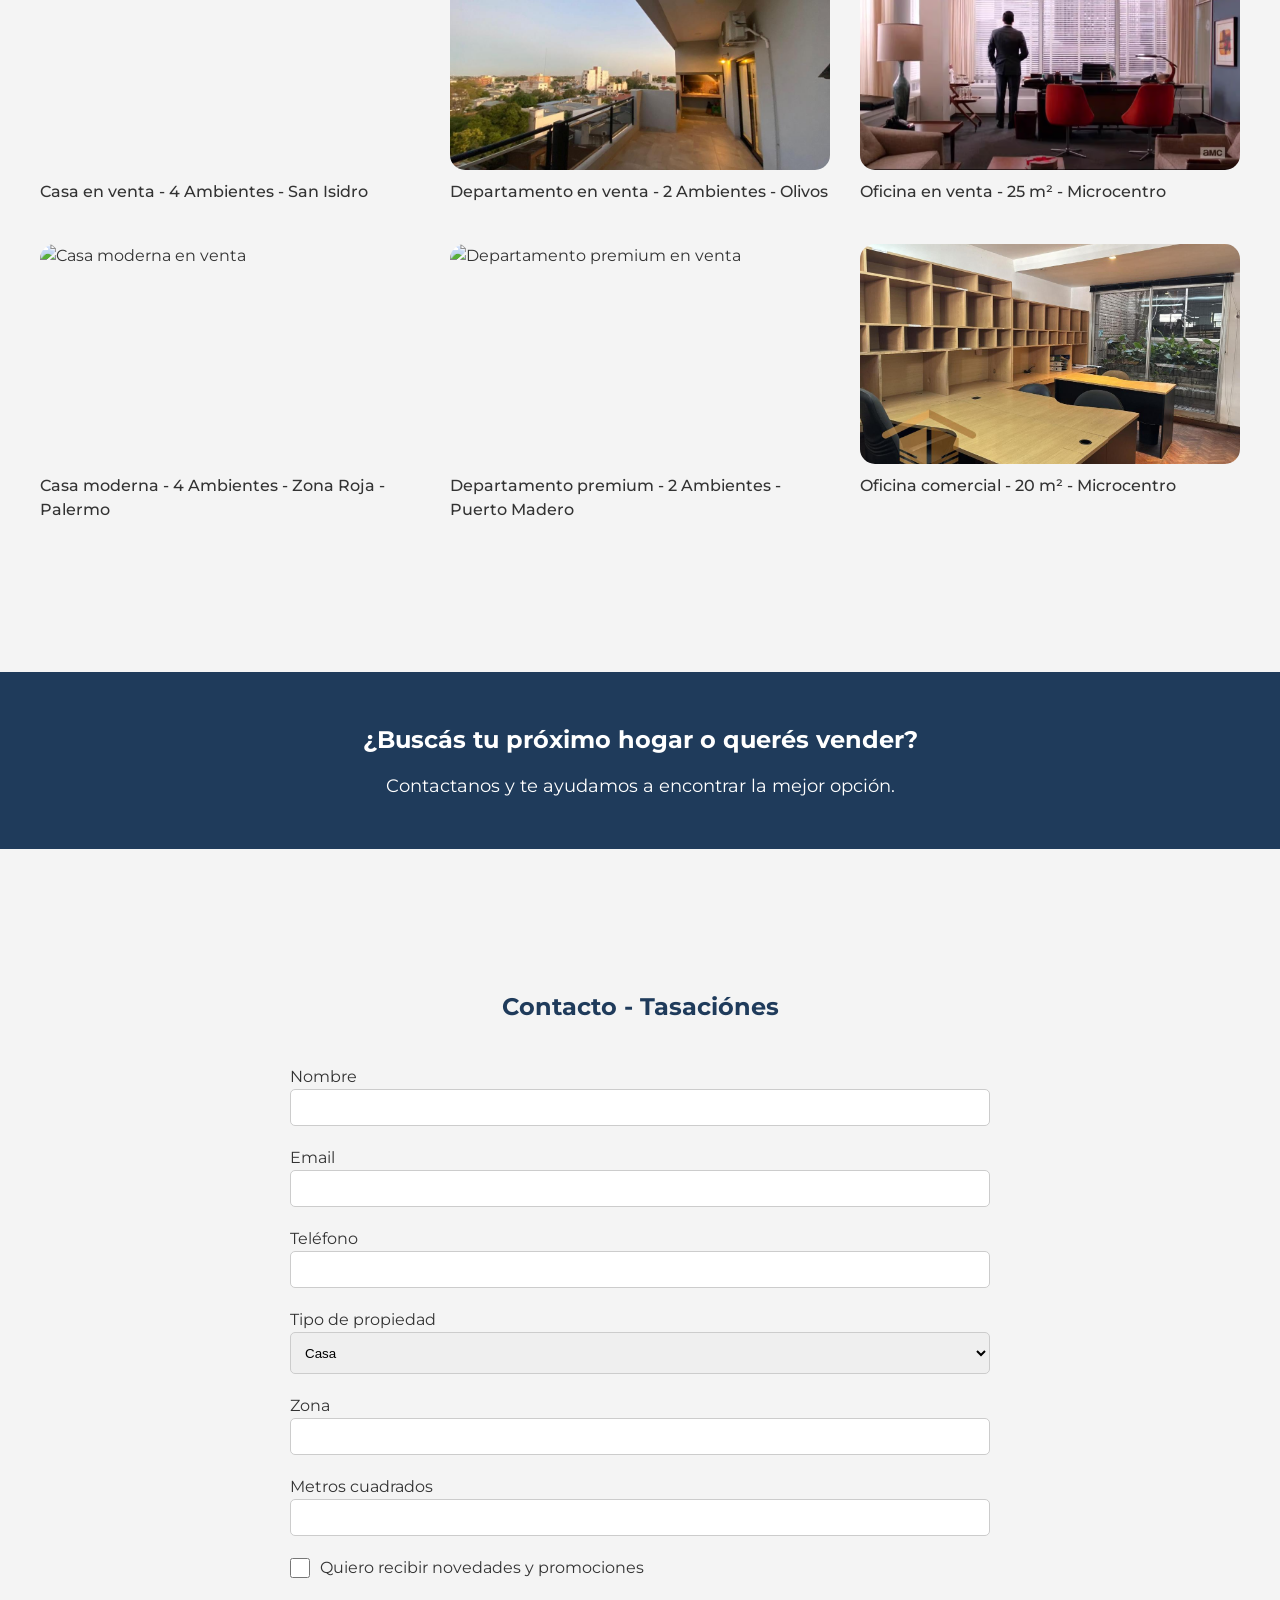
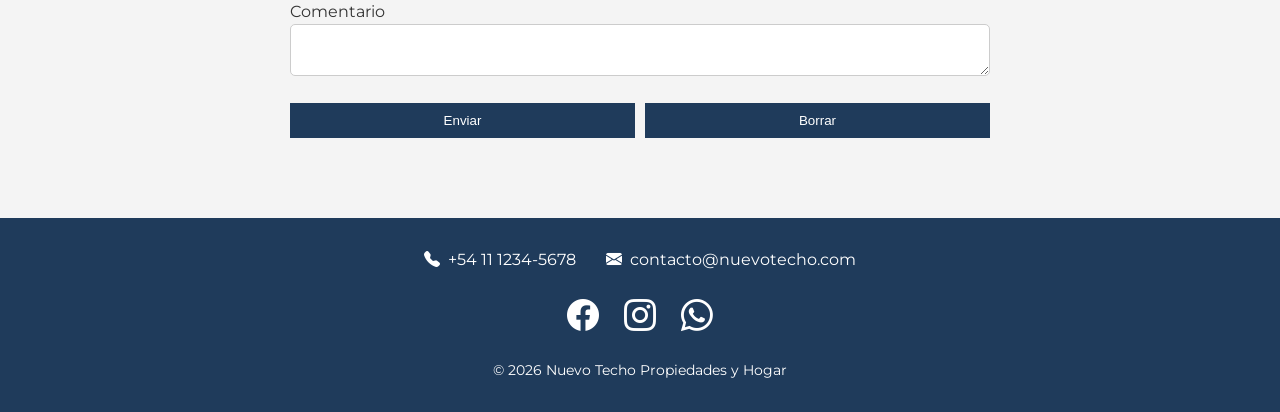
==== commit e7e7e308: "cambios en html" ====
--- a/index.html
+++ b/index.html
@@ -82,7 +82,7 @@
           <article class="card">
             <img src="img/destacadas/oficina.jpeg" alt="Oficina comercial" />
             <h3>Oficina comercial</h3>
-            <p>45 m² · Microcentro · Alquiler</p>
+            <p>30 m² · Microcentro · Alquiler</p>
             <a href="#tasacion">Ver más</a>
           </article>
 <!--propiedad 4-->
@@ -126,7 +126,7 @@
           </div>
           <div class="item-galeria">
             <img src="img/alquiler/oficina.png" alt="Oficina en alquiler" />
-            <p>Oficina comercial - 45 m² - Microcentro</p>
+            <p>Oficina comercial - 40 m² - Microcentro</p>
           </div>
           <div class="item-galeria">
             <img
@@ -175,30 +175,30 @@
         <div class="contenedor-galeria">
           <div class="item-galeria">
             <img src="img/venta/casa.png" alt="Casa en venta" />
-            <p>Casa en venta - 4 Ambientes - Palermo</p>
+            <p>Casa en venta - 4 Ambientes - San Isidro</p>
           </div>
           <div class="item-galeria">
             <img src="img/venta/dto.jpg" alt="Departamento en venta" />
-            <p>Departamento en venta - 2 Ambientes - Retiro</p>
+            <p>Departamento en venta - 2 Ambientes - Olivos</p>
           </div>
           <div class="item-galeria">
             <img src="img/venta/oficina.png" alt="Oficina en venta" />
-            <p>Oficina en venta - 45 m² - Microcentro</p>
+            <p>Oficina en venta - 25 m² - Microcentro</p>
           </div>
           <div class="item-galeria">
             <img src="img/venta/casa_moderna.png" alt="Casa moderna en venta" />
-            <p>Casa moderna - 4 Ambientes - Palermo</p>
-          </div>
-          <div class="item-galeria">
-            <img
-              src="img/venta/depto_lujoso.png"alt="Departamento premium en venta"/><p>Departamento premium - 2 Ambientes - Retiro</p>
+            <p>Casa moderna - 4 Ambientes - Zona Roja - Palermo</p>
+          </div>
+          <div class="item-galeria">
+            <img
+              src="img/venta/depto_lujoso.png"alt="Departamento premium en venta"/><p>Departamento premium - 2 Ambientes - Puerto Madero</p>
           </div>
           <div class="item-galeria">
             <img
               src="img/venta/oficina_comercial.png"
               alt="Oficina comercial en venta" 
             />
-            <p>Oficina comercial - 45 m² - Microcentro</p>
+            <p>Oficina comercial - 20 m² - Microcentro</p>
           </div>
         </div>
       </section>
